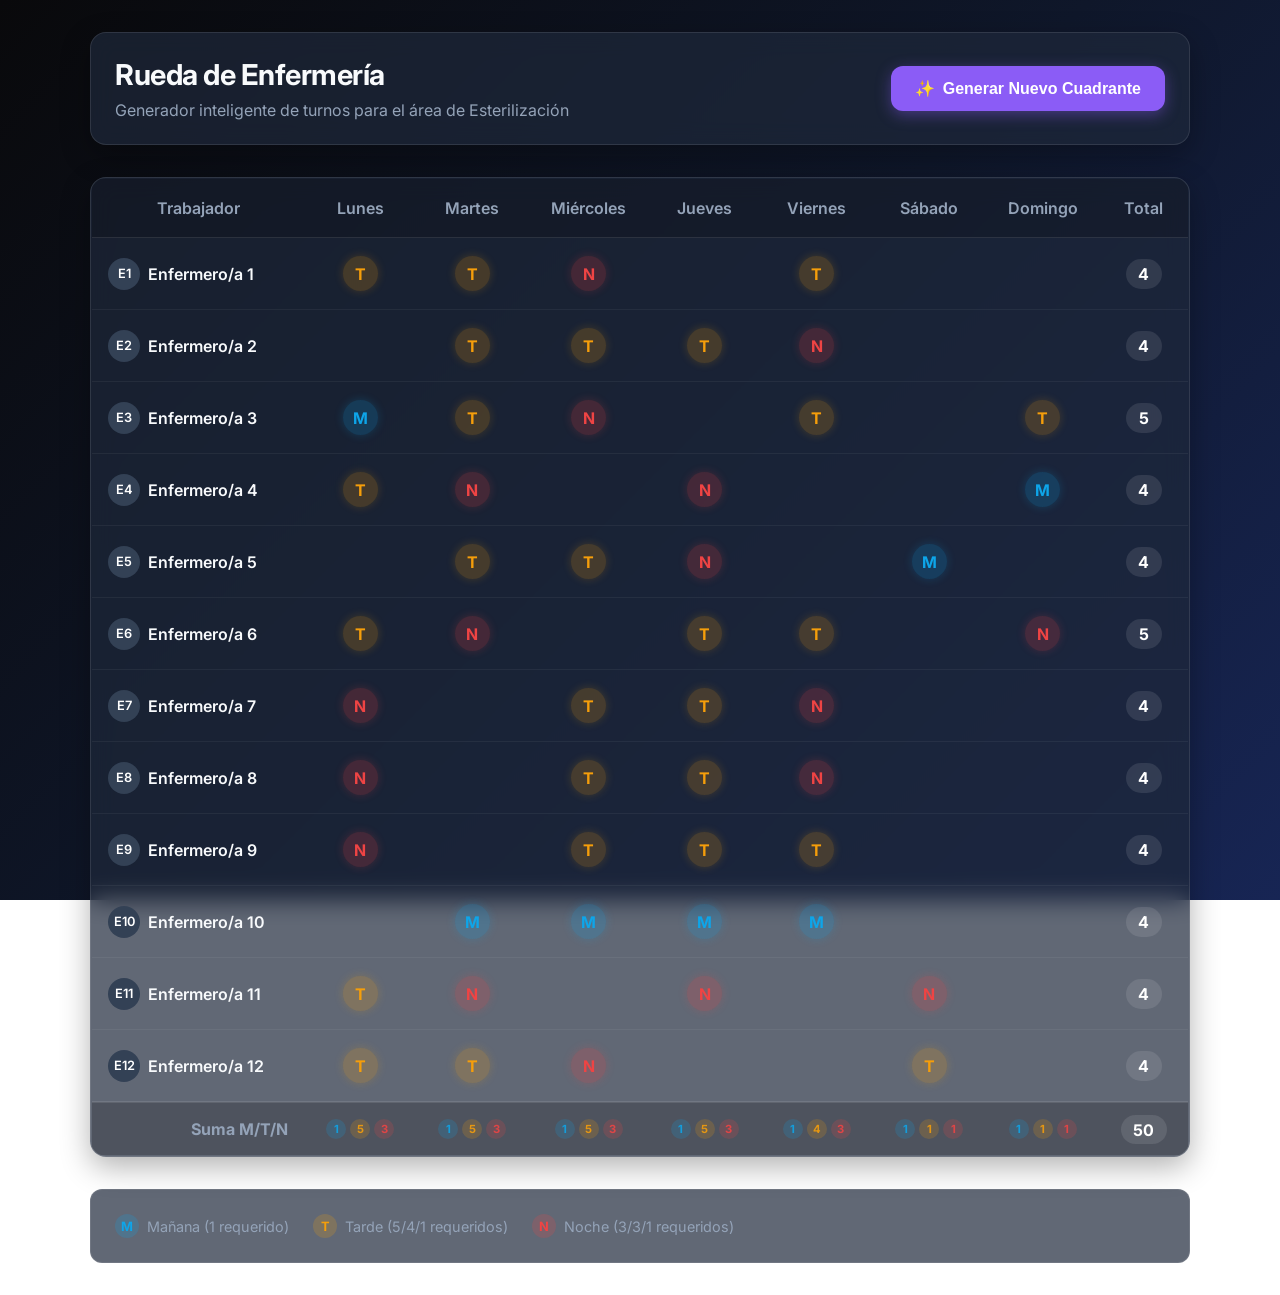
==== index.html @ ee985f68 "1st" ====
<!DOCTYPE html>
<html lang="es">

<head>
    <meta charset="UTF-8">
    <meta name="viewport" content="width=device-width, initial-scale=1.0">
    <title>Generador de Turnos - Esterilización</title>
    <link rel="stylesheet" href="style.css">
    <link href="https://fonts.googleapis.com/css2?family=Inter:wght@400;500;600;700&display=swap" rel="stylesheet">
</head>

<body>
    <div class="container">
        <header>
            <div class="header-content">
                <h1>Rueda de Enfermería</h1>
                <p>Generador inteligente de turnos para el área de Esterilización</p>
            </div>
            <button id="generateBtn" class="btn-primary">
                <span class="icon">✨</span> Generar Nuevo Cuadrante
            </button>
        </header>

        <main>
            <div class="stats-panel" id="statsPanel">
                <!-- Se llenará con JS -->
            </div>

            <div class="table-container">
                <table id="scheduleTable">
                    <thead>
                        <tr>
                            <th>Trabajador</th>
                            <th>Lunes</th>
                            <th>Martes</th>
                            <th>Miércoles</th>
                            <th>Jueves</th>
                            <th>Viernes</th>
                            <th>Sábado</th>
                            <th>Domingo</th>
                            <th>Total</th>
                        </tr>
                    </thead>
                    <tbody id="scheduleBody">
                        <!-- Generado dinámicamente -->
                    </tbody>
                    <tfoot id="scheduleFoot">
                        <!-- Generado dinámicamente: Totales -->
                    </tfoot>
                </table>
            </div>

            <div class="legend">
                <div class="legend-item"><span class="badge m-badge">M</span> Mañana (1 requerido)</div>
                <div class="legend-item"><span class="badge t-badge">T</span> Tarde (5/4/1 requeridos)</div>
                <div class="legend-item"><span class="badge n-badge">N</span> Noche (3/3/1 requeridos)</div>
            </div>
        </main>
    </div>

    <div id="loadingOverlay" class="overlay hidden">
        <div class="spinner"></div>
        <p>Calculando cuadrante óptimo...</p>
    </div>

    <script src="app.js"></script>
</body>

</html>
---- style.css ----
:root {
    --bg-color: #0f172a;
    --card-bg: rgba(30, 41, 59, 0.7);
    --border-color: rgba(255, 255, 255, 0.1);
    --text-primary: #f8fafc;
    --text-secondary: #94a3b8;
    
    --shift-m: #0ea5e9;
    --shift-m-bg: rgba(14, 165, 233, 0.2);
    --shift-t: #f59e0b;
    --shift-t-bg: rgba(245, 158, 11, 0.2);
    --shift-n: #ef4444;
    --shift-n-bg: rgba(239, 68, 68, 0.2);
    
    --primary-color: #8b5cf6;
    --primary-hover: #7c3aed;
}

body {
    margin: 0;
    padding: 0;
    font-family: 'Inter', sans-serif;
    background: linear-gradient(135deg, #09090b, #0f172a, #172554);
    background-attachment: fixed;
    color: var(--text-primary);
    min-height: 100vh;
}

.container {
    max-width: 1100px;
    margin: 0 auto;
    padding: 2rem;
}

header {
    display: flex;
    justify-content: space-between;
    align-items: center;
    margin-bottom: 2rem;
    padding: 1.5rem;
    background: var(--card-bg);
    border-radius: 16px;
    backdrop-filter: blur(12px);
    border: 1px solid var(--border-color);
    box-shadow: 0 10px 30px rgba(0,0,0,0.3);
}

.header-content h1 {
    margin: 0 0 0.5rem 0;
    font-weight: 700;
    font-size: 1.8rem;
    letter-spacing: -0.5px;
}

.header-content p {
    margin: 0;
    color: var(--text-secondary);
    font-size: 1rem;
}

.btn-primary {
    background: var(--primary-color);
    color: white;
    border: none;
    padding: 0.8rem 1.5rem;
    font-size: 1rem;
    font-weight: 600;
    border-radius: 12px;
    cursor: pointer;
    transition: all 0.2s;
    box-shadow: 0 4px 15px rgba(139, 92, 246, 0.4);
    display: flex;
    align-items: center;
    gap: 0.5rem;
}

.btn-primary:hover {
    background: var(--primary-hover);
    transform: translateY(-2px);
    box-shadow: 0 6px 20px rgba(139, 92, 246, 0.6);
}

.table-container {
    background: var(--card-bg);
    border-radius: 16px;
    backdrop-filter: blur(12px);
    border: 1px solid var(--border-color);
    padding: 1px;
    overflow-x: auto;
    box-shadow: 0 10px 30px rgba(0,0,0,0.3);
}

table {
    width: 100%;
    border-collapse: collapse;
    text-align: center;
}

th {
    padding: 1.2rem 1rem;
    font-weight: 600;
    color: var(--text-secondary);
    border-bottom: 1px solid var(--border-color);
    background: rgba(0,0,0,0.2);
}

td {
    padding: 1rem;
    border-bottom: 1px solid rgba(255,255,255,0.05);
}

tr:last-child td {
    border-bottom: none;
}

tr:hover td {
    background: rgba(255,255,255,0.03);
}

.worker-name {
    font-weight: 600;
    text-align: left;
    display: flex;
    align-items: center;
    gap: 0.5rem;
}

.avatar {
    width: 32px;
    height: 32px;
    border-radius: 50%;
    background: #334155;
    display: flex;
    align-items: center;
    justify-content: center;
    font-size: 0.8rem;
    color: white;
}

.shift-tag {
    display: inline-flex;
    align-items: center;
    justify-content: center;
    width: 35px;
    height: 35px;
    border-radius: 50%;
    font-weight: 700;
    animation: fadeIn 0.4s ease-out;
}

.shift-M { color: var(--shift-m); background: var(--shift-m-bg); box-shadow: 0 0 10px var(--shift-m-bg); }
.shift-T { color: var(--shift-t); background: var(--shift-t-bg); box-shadow: 0 0 10px var(--shift-t-bg); }
.shift-N { color: var(--shift-n); background: var(--shift-n-bg); box-shadow: 0 0 10px var(--shift-n-bg); }
.shift- { opacity: 0.2; } /* Off */

.total-count {
    font-weight: 700;
    color: #fff;
    background: rgba(255,255,255,0.1);
    padding: 0.3rem 0.8rem;
    border-radius: 20px;
}

.legend {
    display: flex;
    gap: 1.5rem;
    margin-top: 2rem;
    padding: 1.5rem;
    background: var(--card-bg);
    border-radius: 12px;
    border: 1px solid var(--border-color);
}

.legend-item {
    display: flex;
    align-items: center;
    gap: 0.5rem;
    font-size: 0.9rem;
    color: var(--text-secondary);
}

.badge {
    width: 24px;
    height: 24px;
    border-radius: 50%;
    display: flex;
    align-items: center;
    justify-content: center;
    font-weight: bold;
    font-size: 0.8rem;
}

.m-badge { color: var(--shift-m); background: var(--shift-m-bg); }
.t-badge { color: var(--shift-t); background: var(--shift-t-bg); }
.n-badge { color: var(--shift-n); background: var(--shift-n-bg); }

.overlay {
    position: fixed;
    top: 0; left: 0; right: 0; bottom: 0;
    background: rgba(0,0,0,0.8);
    backdrop-filter: blur(5px);
    display: flex;
    flex-direction: column;
    align-items: center;
    justify-content: center;
    z-index: 1000;
}

.hidden {
    display: none !important;
}

.spinner {
    width: 50px;
    height: 50px;
    border: 4px solid rgba(255,255,255,0.1);
    border-left-color: var(--primary-color);
    border-radius: 50%;
    animation: spin 1s linear infinite;
    margin-bottom: 1rem;
}

@keyframes spin {
    to { transform: rotate(360deg); }
}

@keyframes fadeIn {
    from { opacity: 0; transform: scale(0.8); }
    to { opacity: 1; transform: scale(1); }
}
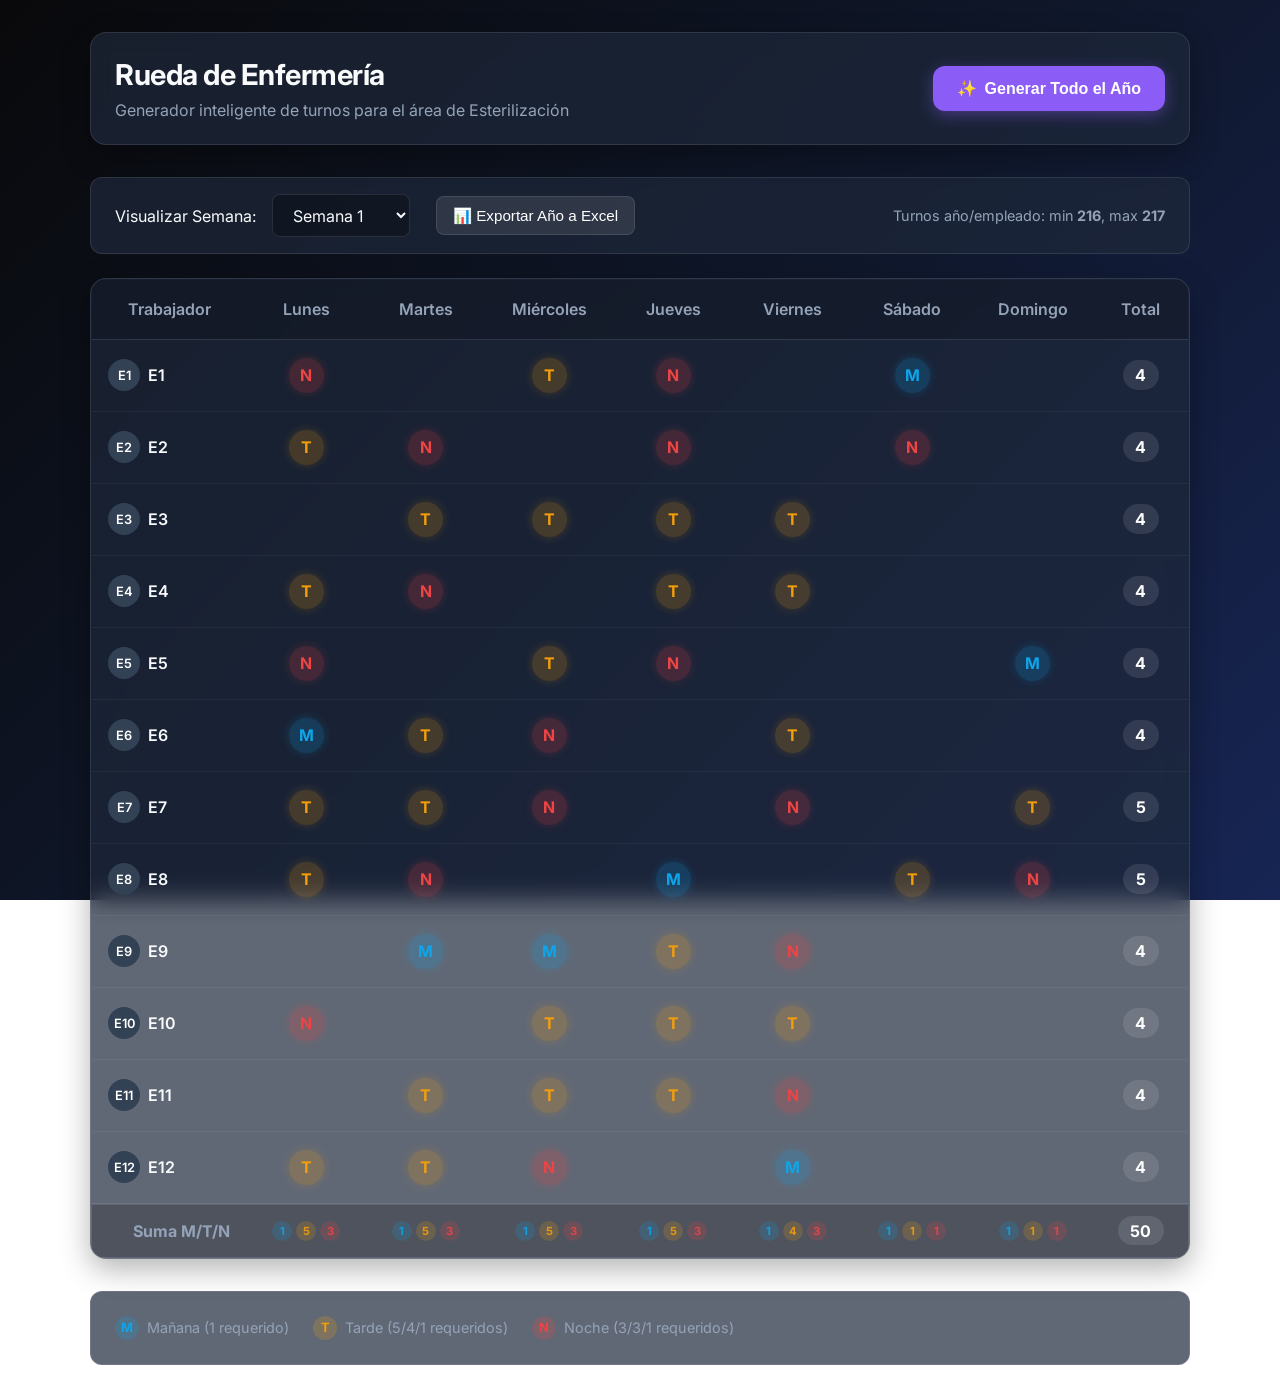
==== commit 6215e0b2: "2nd" ====
--- a/index.html
+++ b/index.html
@@ -17,13 +17,24 @@
                 <p>Generador inteligente de turnos para el área de Esterilización</p>
             </div>
             <button id="generateBtn" class="btn-primary">
-                <span class="icon">✨</span> Generar Nuevo Cuadrante
+                <span class="icon">✨</span> Generar Todo el Año
             </button>
         </header>
 
         <main>
             <div class="stats-panel" id="statsPanel">
                 <!-- Se llenará con JS -->
+            </div>
+
+            <div class="controls-bar">
+                <label for="weekSelector">Visualizar Semana:</label>
+                <select id="weekSelector" class="form-select">
+                    <!-- Options creadas en JS -->
+                </select>
+                <button id="exportBtn" class="btn-secondary" style="margin-left: 10px;">
+                    📊 Exportar Año a Excel
+                </button>
+                <span id="yearStats" class="year-stats"></span>
             </div>
 
             <div class="table-container">
--- a/style.css
+++ b/style.css
@@ -4,14 +4,14 @@
     --border-color: rgba(255, 255, 255, 0.1);
     --text-primary: #f8fafc;
     --text-secondary: #94a3b8;
-    
+
     --shift-m: #0ea5e9;
     --shift-m-bg: rgba(14, 165, 233, 0.2);
     --shift-t: #f59e0b;
     --shift-t-bg: rgba(245, 158, 11, 0.2);
     --shift-n: #ef4444;
     --shift-n-bg: rgba(239, 68, 68, 0.2);
-    
+
     --primary-color: #8b5cf6;
     --primary-hover: #7c3aed;
 }
@@ -42,7 +42,7 @@
     border-radius: 16px;
     backdrop-filter: blur(12px);
     border: 1px solid var(--border-color);
-    box-shadow: 0 10px 30px rgba(0,0,0,0.3);
+    box-shadow: 0 10px 30px rgba(0, 0, 0, 0.3);
 }
 
 .header-content h1 {
@@ -80,6 +80,25 @@
     box-shadow: 0 6px 20px rgba(139, 92, 246, 0.6);
 }
 
+.btn-secondary {
+    background: rgba(255, 255, 255, 0.1);
+    color: white;
+    border: 1px solid var(--border-color);
+    padding: 0.6rem 1rem;
+    font-size: 0.95rem;
+    font-weight: 500;
+    border-radius: 8px;
+    cursor: pointer;
+    transition: all 0.2s;
+    display: inline-flex;
+    align-items: center;
+    gap: 0.5rem;
+}
+
+.btn-secondary:hover {
+    background: rgba(255, 255, 255, 0.2);
+}
+
 .table-container {
     background: var(--card-bg);
     border-radius: 16px;
@@ -87,7 +106,41 @@
     border: 1px solid var(--border-color);
     padding: 1px;
     overflow-x: auto;
-    box-shadow: 0 10px 30px rgba(0,0,0,0.3);
+    box-shadow: 0 10px 30px rgba(0, 0, 0, 0.3);
+}
+
+.controls-bar {
+    display: flex;
+    align-items: center;
+    gap: 1rem;
+    margin-bottom: 1.5rem;
+    background: var(--card-bg);
+    padding: 1rem 1.5rem;
+    border-radius: 12px;
+    border: 1px solid var(--border-color);
+}
+
+.form-select {
+    background: rgba(0, 0, 0, 0.3);
+    color: var(--text-primary);
+    border: 1px solid var(--border-color);
+    padding: 0.6rem 1rem;
+    border-radius: 8px;
+    font-family: 'Inter', sans-serif;
+    font-size: 1rem;
+    cursor: pointer;
+    outline: none;
+}
+
+.form-select option {
+    background: #1e293b;
+    color: white;
+}
+
+.year-stats {
+    margin-left: auto;
+    font-size: 0.9rem;
+    color: var(--text-secondary);
 }
 
 table {
@@ -101,12 +154,12 @@
     font-weight: 600;
     color: var(--text-secondary);
     border-bottom: 1px solid var(--border-color);
-    background: rgba(0,0,0,0.2);
+    background: rgba(0, 0, 0, 0.2);
 }
 
 td {
     padding: 1rem;
-    border-bottom: 1px solid rgba(255,255,255,0.05);
+    border-bottom: 1px solid rgba(255, 255, 255, 0.05);
 }
 
 tr:last-child td {
@@ -114,7 +167,7 @@
 }
 
 tr:hover td {
-    background: rgba(255,255,255,0.03);
+    background: rgba(255, 255, 255, 0.03);
 }
 
 .worker-name {
@@ -148,15 +201,34 @@
     animation: fadeIn 0.4s ease-out;
 }
 
-.shift-M { color: var(--shift-m); background: var(--shift-m-bg); box-shadow: 0 0 10px var(--shift-m-bg); }
-.shift-T { color: var(--shift-t); background: var(--shift-t-bg); box-shadow: 0 0 10px var(--shift-t-bg); }
-.shift-N { color: var(--shift-n); background: var(--shift-n-bg); box-shadow: 0 0 10px var(--shift-n-bg); }
-.shift- { opacity: 0.2; } /* Off */
+.shift-M {
+    color: var(--shift-m);
+    background: var(--shift-m-bg);
+    box-shadow: 0 0 10px var(--shift-m-bg);
+}
+
+.shift-T {
+    color: var(--shift-t);
+    background: var(--shift-t-bg);
+    box-shadow: 0 0 10px var(--shift-t-bg);
+}
+
+.shift-N {
+    color: var(--shift-n);
+    background: var(--shift-n-bg);
+    box-shadow: 0 0 10px var(--shift-n-bg);
+}
+
+.shift- {
+    opacity: 0.2;
+}
+
+/* Off */
 
 .total-count {
     font-weight: 700;
     color: #fff;
-    background: rgba(255,255,255,0.1);
+    background: rgba(255, 255, 255, 0.1);
     padding: 0.3rem 0.8rem;
     border-radius: 20px;
 }
@@ -190,14 +262,28 @@
     font-size: 0.8rem;
 }
 
-.m-badge { color: var(--shift-m); background: var(--shift-m-bg); }
-.t-badge { color: var(--shift-t); background: var(--shift-t-bg); }
-.n-badge { color: var(--shift-n); background: var(--shift-n-bg); }
+.m-badge {
+    color: var(--shift-m);
+    background: var(--shift-m-bg);
+}
+
+.t-badge {
+    color: var(--shift-t);
+    background: var(--shift-t-bg);
+}
+
+.n-badge {
+    color: var(--shift-n);
+    background: var(--shift-n-bg);
+}
 
 .overlay {
     position: fixed;
-    top: 0; left: 0; right: 0; bottom: 0;
-    background: rgba(0,0,0,0.8);
+    top: 0;
+    left: 0;
+    right: 0;
+    bottom: 0;
+    background: rgba(0, 0, 0, 0.8);
     backdrop-filter: blur(5px);
     display: flex;
     flex-direction: column;
@@ -213,7 +299,7 @@
 .spinner {
     width: 50px;
     height: 50px;
-    border: 4px solid rgba(255,255,255,0.1);
+    border: 4px solid rgba(255, 255, 255, 0.1);
     border-left-color: var(--primary-color);
     border-radius: 50%;
     animation: spin 1s linear infinite;
@@ -221,10 +307,19 @@
 }
 
 @keyframes spin {
-    to { transform: rotate(360deg); }
+    to {
+        transform: rotate(360deg);
+    }
 }
 
 @keyframes fadeIn {
-    from { opacity: 0; transform: scale(0.8); }
-    to { opacity: 1; transform: scale(1); }
-}
+    from {
+        opacity: 0;
+        transform: scale(0.8);
+    }
+
+    to {
+        opacity: 1;
+        transform: scale(1);
+    }
+}
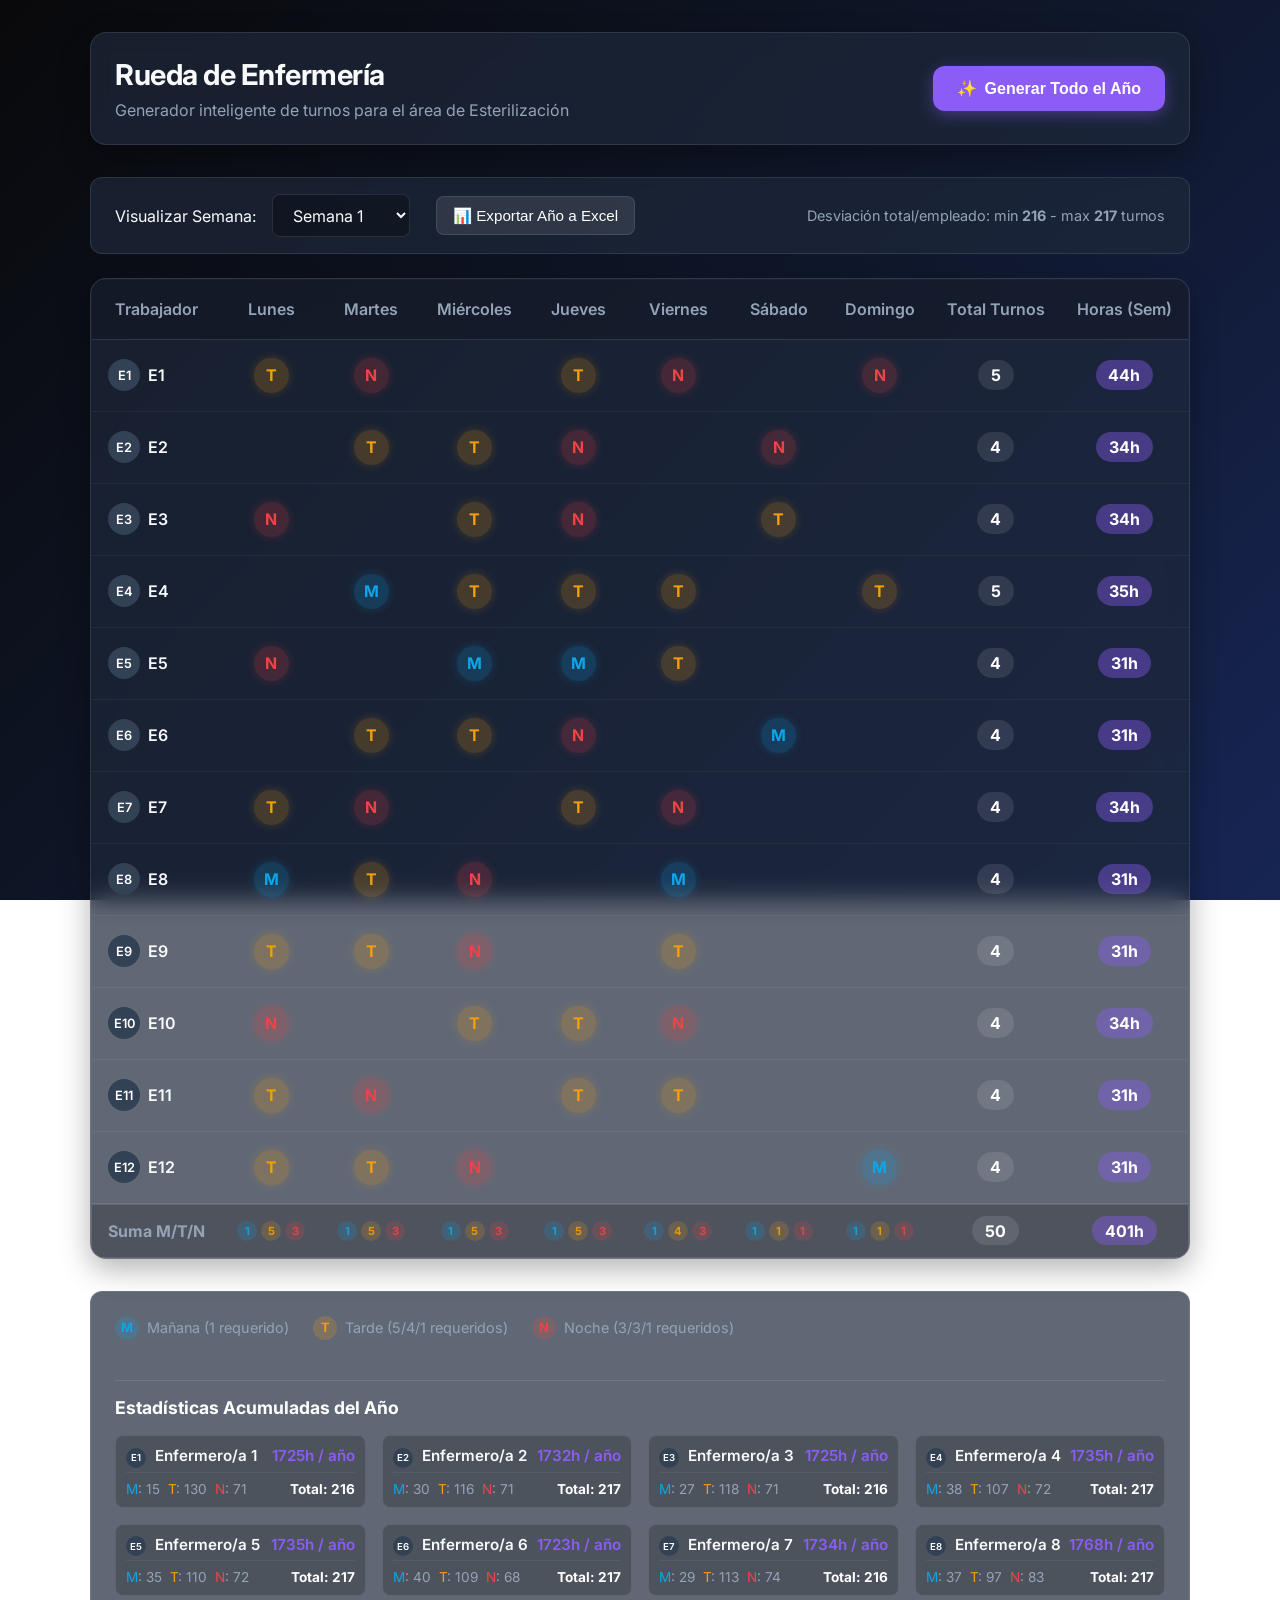
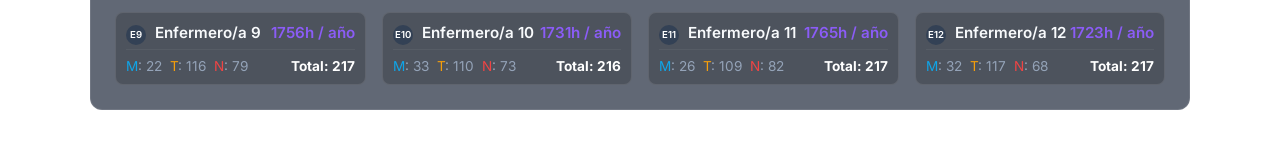
==== commit 2414e611: "3rd" ====
--- a/index.html
+++ b/index.html
@@ -49,7 +49,8 @@
                             <th>Viernes</th>
                             <th>Sábado</th>
                             <th>Domingo</th>
-                            <th>Total</th>
+                            <th>Total Turnos</th>
+                            <th>Horas (Sem)</th>
                         </tr>
                     </thead>
                     <tbody id="scheduleBody">
@@ -61,10 +62,18 @@
                 </table>
             </div>
 
-            <div class="legend">
+            <div class="legend" style="flex-wrap: wrap;">
                 <div class="legend-item"><span class="badge m-badge">M</span> Mañana (1 requerido)</div>
                 <div class="legend-item"><span class="badge t-badge">T</span> Tarde (5/4/1 requeridos)</div>
                 <div class="legend-item"><span class="badge n-badge">N</span> Noche (3/3/1 requeridos)</div>
+                <div
+                    style="flex-basis: 100%; border-top: 1px solid var(--border-color); margin-top: 1rem; padding-top: 1rem;">
+                    <h3 style="margin-top: 0; font-size: 1.1rem; color: white;">Estadísticas Acumuladas del Año</h3>
+                    <div id="detailedYearStats"
+                        style="display: grid; grid-template-columns: repeat(auto-fill, minmax(200px, 1fr)); gap: 1rem;">
+                        <!-- JS generará aquí las cards de cada empleado -->
+                    </div>
+                </div>
             </div>
         </main>
     </div>
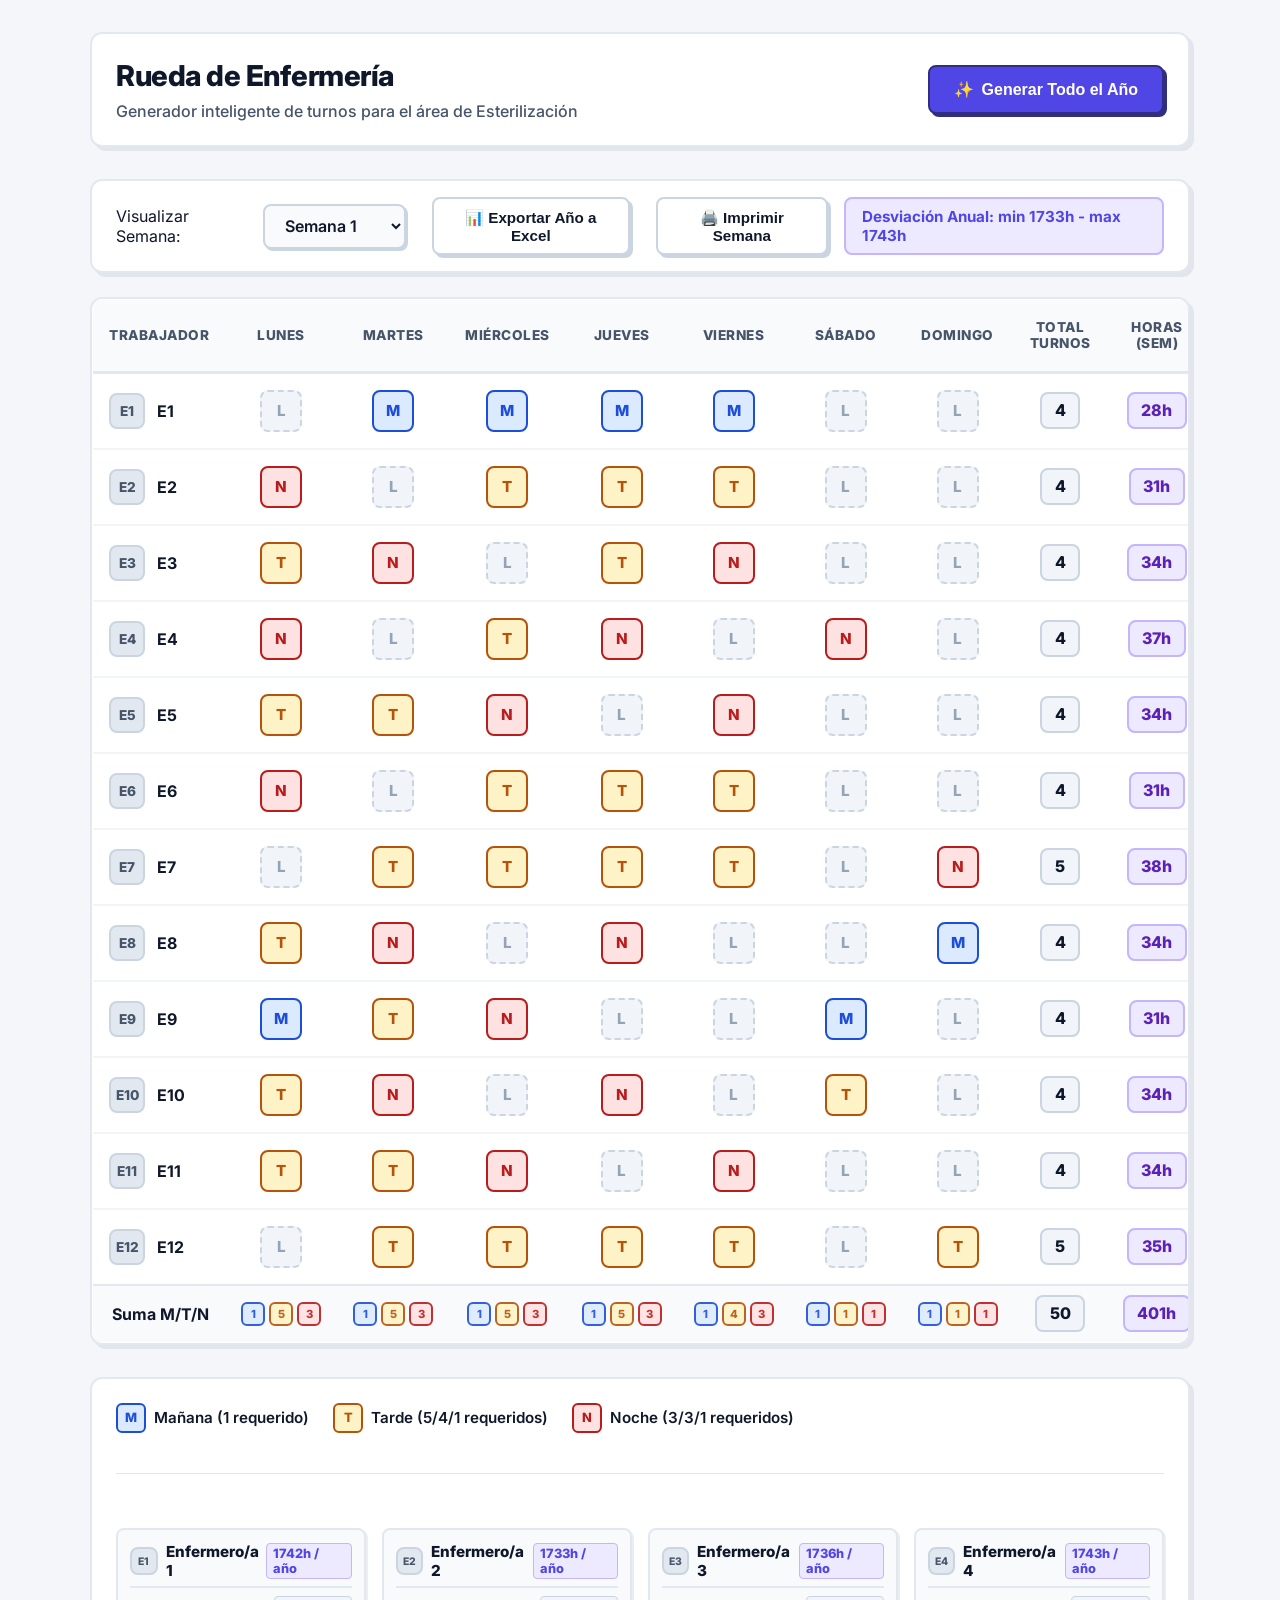
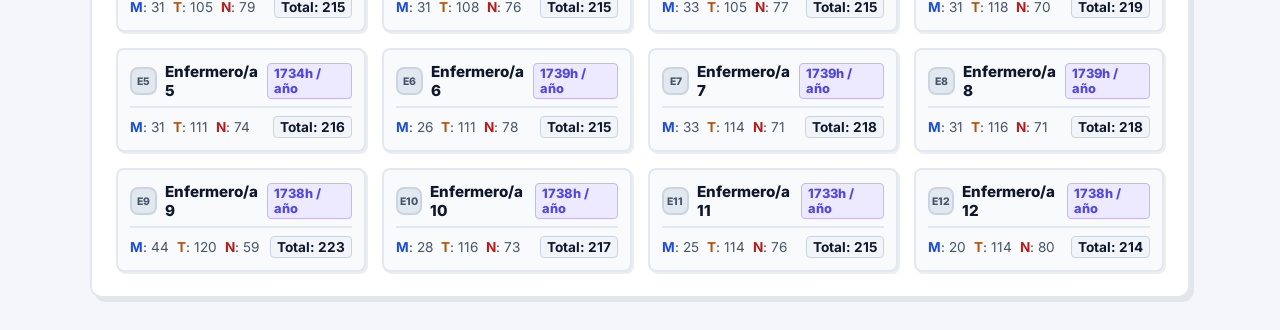
==== commit e56f331d: "week print" ====
--- a/index.html
+++ b/index.html
@@ -33,6 +33,9 @@
                 </select>
                 <button id="exportBtn" class="btn-secondary" style="margin-left: 10px;">
                     📊 Exportar Año a Excel
+                </button>
+                <button id="printBtn" class="btn-secondary" style="margin-left: 10px;">
+                    🖨️ Imprimir Semana
                 </button>
                 <span id="yearStats" class="year-stats"></span>
             </div>
--- a/style.css
+++ b/style.css
@@ -1,27 +1,27 @@
 :root {
-    --bg-color: #0f172a;
-    --card-bg: rgba(30, 41, 59, 0.7);
-    --border-color: rgba(255, 255, 255, 0.1);
-    --text-primary: #f8fafc;
-    --text-secondary: #94a3b8;
-
-    --shift-m: #0ea5e9;
-    --shift-m-bg: rgba(14, 165, 233, 0.2);
-    --shift-t: #f59e0b;
-    --shift-t-bg: rgba(245, 158, 11, 0.2);
-    --shift-n: #ef4444;
-    --shift-n-bg: rgba(239, 68, 68, 0.2);
-
-    --primary-color: #8b5cf6;
-    --primary-hover: #7c3aed;
+    --bg-color: #f4f6f9;
+    --card-bg: #ffffff;
+    --border-color: #e2e8f0;
+    --border-dark: #cbd5e1;
+    --text-primary: #0f172a;
+    --text-secondary: #475569;
+
+    --shift-m: #1d4ed8;
+    --shift-m-bg: #dbeafe;
+    --shift-t: #b45309;
+    --shift-t-bg: #fef3c7;
+    --shift-n: #b91c1c;
+    --shift-n-bg: #fee2e2;
+
+    --primary-color: #4f46e5;
+    --primary-hover: #4338ca;
 }
 
 body {
     margin: 0;
     padding: 0;
     font-family: 'Inter', sans-serif;
-    background: linear-gradient(135deg, #09090b, #0f172a, #172554);
-    background-attachment: fixed;
+    background: var(--bg-color);
     color: var(--text-primary);
     min-height: 100vh;
 }
@@ -39,74 +39,86 @@
     margin-bottom: 2rem;
     padding: 1.5rem;
     background: var(--card-bg);
-    border-radius: 16px;
-    backdrop-filter: blur(12px);
-    border: 1px solid var(--border-color);
-    box-shadow: 0 10px 30px rgba(0, 0, 0, 0.3);
+    border-radius: 12px;
+    border: 2px solid var(--border-color);
+    box-shadow: 4px 4px 0px rgba(71, 85, 105, 0.1);
 }
 
 .header-content h1 {
     margin: 0 0 0.5rem 0;
-    font-weight: 700;
+    font-weight: 800;
     font-size: 1.8rem;
     letter-spacing: -0.5px;
+    color: var(--text-primary);
 }
 
 .header-content p {
     margin: 0;
     color: var(--text-secondary);
     font-size: 1rem;
+    font-weight: 500;
 }
 
 .btn-primary {
     background: var(--primary-color);
     color: white;
-    border: none;
+    border: 2px solid #312e81;
     padding: 0.8rem 1.5rem;
     font-size: 1rem;
-    font-weight: 600;
-    border-radius: 12px;
+    font-weight: 700;
+    border-radius: 8px;
     cursor: pointer;
     transition: all 0.2s;
-    box-shadow: 0 4px 15px rgba(139, 92, 246, 0.4);
+    box-shadow: 3px 3px 0px #312e81;
     display: flex;
     align-items: center;
     gap: 0.5rem;
 }
 
 .btn-primary:hover {
-    background: var(--primary-hover);
-    transform: translateY(-2px);
-    box-shadow: 0 6px 20px rgba(139, 92, 246, 0.6);
+    transform: translate(-2px, -2px);
+    box-shadow: 5px 5px 0px #312e81;
+}
+
+.btn-primary:active {
+    transform: translate(2px, 2px);
+    box-shadow: 1px 1px 0px #312e81;
 }
 
 .btn-secondary {
-    background: rgba(255, 255, 255, 0.1);
-    color: white;
-    border: 1px solid var(--border-color);
+    background: white;
+    color: var(--text-primary);
+    border: 2px solid var(--border-dark);
     padding: 0.6rem 1rem;
     font-size: 0.95rem;
-    font-weight: 500;
+    font-weight: 700;
     border-radius: 8px;
     cursor: pointer;
     transition: all 0.2s;
     display: inline-flex;
     align-items: center;
     gap: 0.5rem;
+    box-shadow: 3px 3px 0px var(--border-dark);
 }
 
 .btn-secondary:hover {
-    background: rgba(255, 255, 255, 0.2);
+    background: #f8fafc;
+    transform: translate(-1px, -1px);
+    box-shadow: 4px 4px 0px var(--border-dark);
+}
+
+.btn-secondary:active {
+    transform: translate(2px, 2px);
+    box-shadow: 1px 1px 0px var(--border-dark);
 }
 
 .table-container {
     background: var(--card-bg);
-    border-radius: 16px;
-    backdrop-filter: blur(12px);
-    border: 1px solid var(--border-color);
+    border-radius: 12px;
+    border: 2px solid var(--border-color);
     padding: 1px;
     overflow-x: auto;
-    box-shadow: 0 10px 30px rgba(0, 0, 0, 0.3);
+    box-shadow: 4px 4px 0px rgba(71, 85, 105, 0.1);
 }
 
 .controls-bar {
@@ -117,30 +129,38 @@
     background: var(--card-bg);
     padding: 1rem 1.5rem;
     border-radius: 12px;
-    border: 1px solid var(--border-color);
+    border: 2px solid var(--border-color);
+    box-shadow: 4px 4px 0px rgba(71, 85, 105, 0.1);
 }
 
 .form-select {
-    background: rgba(0, 0, 0, 0.3);
-    color: var(--text-primary);
-    border: 1px solid var(--border-color);
+    background: #f8fafc;
+    color: var(--text-primary);
+    border: 2px solid var(--border-dark);
     padding: 0.6rem 1rem;
     border-radius: 8px;
     font-family: 'Inter', sans-serif;
     font-size: 1rem;
+    font-weight: 600;
     cursor: pointer;
     outline: none;
+    box-shadow: 2px 2px 0px var(--border-dark);
 }
 
 .form-select option {
-    background: #1e293b;
-    color: white;
+    background: white;
+    color: var(--text-primary);
 }
 
 .year-stats {
     margin-left: auto;
-    font-size: 0.9rem;
-    color: var(--text-secondary);
+    font-size: 0.95rem;
+    font-weight: 700;
+    color: var(--primary-color);
+    background: #ede9fe;
+    padding: 0.5rem 1rem;
+    border-radius: 8px;
+    border: 2px solid #c4b5fd;
 }
 
 table {
@@ -151,15 +171,18 @@
 
 th {
     padding: 1.2rem 1rem;
-    font-weight: 600;
+    font-weight: 800;
     color: var(--text-secondary);
-    border-bottom: 1px solid var(--border-color);
-    background: rgba(0, 0, 0, 0.2);
+    border-bottom: 3px solid var(--border-color);
+    background: #f8fafc;
+    font-size: 0.85rem;
+    text-transform: uppercase;
+    letter-spacing: 0.5px;
 }
 
 td {
     padding: 1rem;
-    border-bottom: 1px solid rgba(255, 255, 255, 0.05);
+    border-bottom: 2px solid #f1f5f9;
 }
 
 tr:last-child td {
@@ -167,70 +190,80 @@
 }
 
 tr:hover td {
-    background: rgba(255, 255, 255, 0.03);
+    background: #f8fafc;
 }
 
 .worker-name {
-    font-weight: 600;
+    font-weight: 700;
     text-align: left;
     display: flex;
     align-items: center;
-    gap: 0.5rem;
+    gap: 0.75rem;
+    color: var(--text-primary);
 }
 
 .avatar {
     width: 32px;
     height: 32px;
-    border-radius: 50%;
-    background: #334155;
+    border-radius: 8px;
+    background: var(--border-color);
     display: flex;
     align-items: center;
     justify-content: center;
-    font-size: 0.8rem;
-    color: white;
+    font-size: 0.85rem;
+    font-weight: 800;
+    color: #475569;
+    border: 2px solid var(--border-dark);
 }
 
 .shift-tag {
     display: inline-flex;
     align-items: center;
     justify-content: center;
-    width: 35px;
-    height: 35px;
-    border-radius: 50%;
-    font-weight: 700;
-    animation: fadeIn 0.4s ease-out;
+    width: 38px;
+    height: 38px;
+    border-radius: 8px;
+    font-weight: 800;
+    font-size: 0.95rem;
 }
 
 .shift-M {
     color: var(--shift-m);
     background: var(--shift-m-bg);
-    box-shadow: 0 0 10px var(--shift-m-bg);
+    border: 2px solid var(--shift-m);
 }
 
 .shift-T {
     color: var(--shift-t);
     background: var(--shift-t-bg);
-    box-shadow: 0 0 10px var(--shift-t-bg);
+    border: 2px solid var(--shift-t);
 }
 
 .shift-N {
     color: var(--shift-n);
     background: var(--shift-n-bg);
-    box-shadow: 0 0 10px var(--shift-n-bg);
+    border: 2px solid var(--shift-n);
+}
+
+.shift-l {
+    color: #94a3b8 !important;
+    background: #f1f5f9 !important;
+    border: 2px dashed #cbd5e1 !important;
 }
 
 .shift- {
-    opacity: 0.2;
+    opacity: 0;
 }
 
 /* Off */
 
 .total-count {
-    font-weight: 700;
-    color: #fff;
-    background: rgba(255, 255, 255, 0.1);
-    padding: 0.3rem 0.8rem;
-    border-radius: 20px;
+    font-weight: 800;
+    color: var(--text-primary);
+    background: #f1f5f9;
+    padding: 0.4rem 0.8rem;
+    border-radius: 8px;
+    border: 2px solid var(--border-dark);
 }
 
 .legend {
@@ -240,41 +273,48 @@
     padding: 1.5rem;
     background: var(--card-bg);
     border-radius: 12px;
-    border: 1px solid var(--border-color);
+    border: 2px solid var(--border-color);
+    box-shadow: 4px 4px 0px rgba(71, 85, 105, 0.1);
 }
 
 .legend-item {
     display: flex;
     align-items: center;
     gap: 0.5rem;
-    font-size: 0.9rem;
-    color: var(--text-secondary);
+    font-size: 0.95rem;
+    font-weight: 600;
+    color: var(--text-primary);
 }
 
 .badge {
-    width: 24px;
-    height: 24px;
-    border-radius: 50%;
+    width: 26px;
+    height: 26px;
+    border-radius: 6px;
     display: flex;
     align-items: center;
     justify-content: center;
-    font-weight: bold;
+    font-weight: 800;
     font-size: 0.8rem;
+    border-style: solid;
+    border-width: 2px;
 }
 
 .m-badge {
     color: var(--shift-m);
     background: var(--shift-m-bg);
+    border-color: var(--shift-m);
 }
 
 .t-badge {
     color: var(--shift-t);
     background: var(--shift-t-bg);
+    border-color: var(--shift-t);
 }
 
 .n-badge {
     color: var(--shift-n);
     background: var(--shift-n-bg);
+    border-color: var(--shift-n);
 }
 
 .overlay {
@@ -283,8 +323,7 @@
     left: 0;
     right: 0;
     bottom: 0;
-    background: rgba(0, 0, 0, 0.8);
-    backdrop-filter: blur(5px);
+    background: rgba(255, 255, 255, 0.9);
     display: flex;
     flex-direction: column;
     align-items: center;
@@ -299,27 +338,135 @@
 .spinner {
     width: 50px;
     height: 50px;
-    border: 4px solid rgba(255, 255, 255, 0.1);
+    border: 5px solid #e2e8f0;
     border-left-color: var(--primary-color);
     border-radius: 50%;
     animation: spin 1s linear infinite;
     margin-bottom: 1rem;
 }
 
+.overlay p {
+    color: var(--text-primary);
+    font-weight: 700;
+    font-size: 1.1rem;
+}
+
 @keyframes spin {
     to {
         transform: rotate(360deg);
     }
 }
 
-@keyframes fadeIn {
-    from {
-        opacity: 0;
-        transform: scale(0.8);
-    }
-
-    to {
-        opacity: 1;
-        transform: scale(1);
+/* Print Styles */
+@media print {
+    @page {
+        size: landscape;
+        margin: 10mm;
+    }
+
+    body {
+        background: transparent;
+        color: black;
+    }
+
+    header,
+    .controls-bar,
+    .legend,
+    #yearStats {
+        display: none !important;
+    }
+
+    .container {
+        padding: 0;
+        max-width: 100%;
+        width: 100%;
+    }
+
+    .table-container {
+        box-shadow: none;
+        border: none;
+        background: transparent;
+        overflow: visible !important;
+    }
+
+    table {
+        border-collapse: collapse;
+        width: 100%;
+        font-size: 0.85rem;
+        table-layout: fixed;
+        /* Ensures no column expands too much */
+    }
+
+    th,
+    td {
+        border: 1px solid #000;
+        padding: 4px;
+        word-wrap: break-word;
+    }
+
+    th {
+        font-size: 0.75rem;
+    }
+
+    .shift-tag {
+        border: 1px solid #000;
+        box-shadow: none;
+        width: 28px;
+        height: 28px;
+        font-size: 0.8rem;
+    }
+
+    .worker-name {
+        gap: 0.25rem;
+        font-size: 0.8rem;
+    }
+
+    .avatar {
+        width: 20px;
+        height: 20px;
+        font-size: 0.6rem;
+    }
+
+    .total-count {
+        border: 1px solid #000;
+        padding: 2px 4px;
+        font-size: 0.8rem;
+    }
+
+    .badge {
+        width: 18px;
+        height: 18px;
+        font-size: 0.65rem;
+        border-width: 1px;
+    }
+
+    .shift-M {
+        background: #dbeafe !important;
+        color: #1e3a8a !important;
+        -webkit-print-color-adjust: exact;
+        print-color-adjust: exact;
+    }
+
+    .shift-T {
+        background: #fce7f3 !important;
+        color: #9d174d !important;
+        -webkit-print-color-adjust: exact;
+        print-color-adjust: exact;
+    }
+
+    .shift-N {
+        background: #fef3c7 !important;
+        color: #b45309 !important;
+        -webkit-print-color-adjust: exact;
+        print-color-adjust: exact;
+    }
+
+    .shift-l {
+        background: #f1f5f9 !important;
+        color: #94a3b8 !important;
+        border-style: dashed !important;
+        border-color: #cbd5e1 !important;
+        -webkit-print-color-adjust: exact;
+        print-color-adjust: exact;
     }
 }
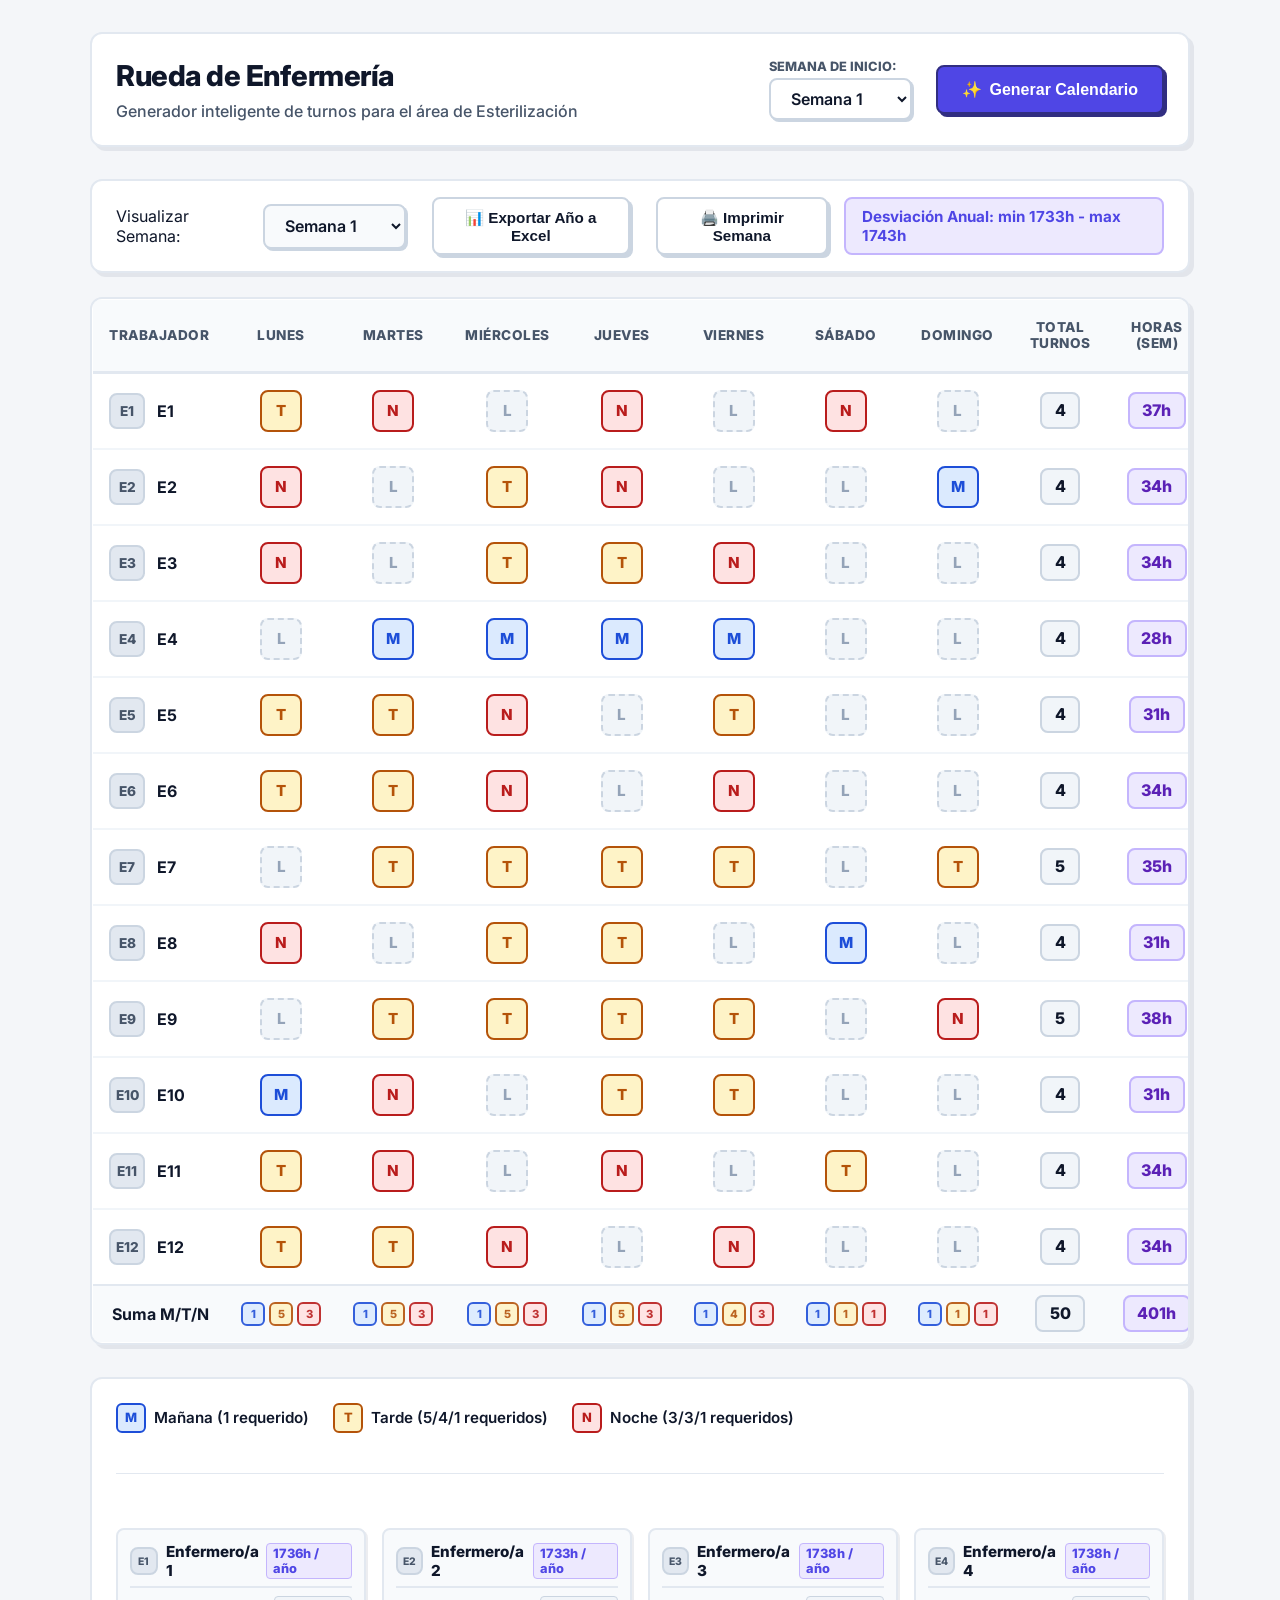
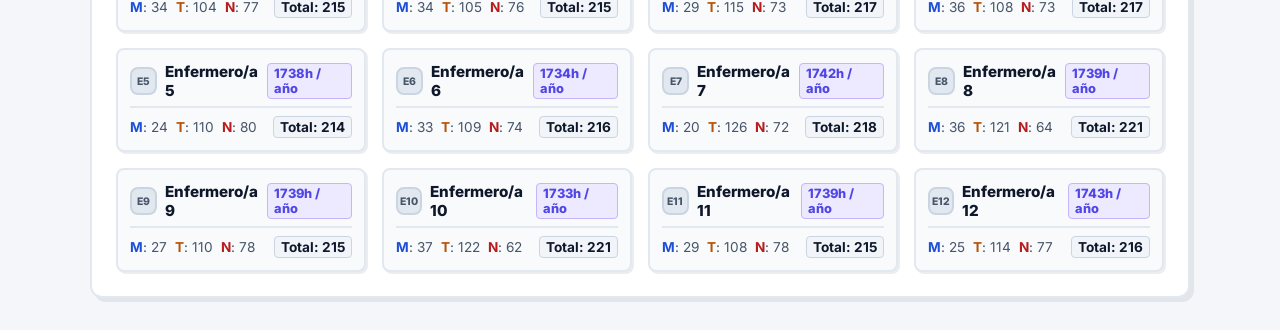
==== commit 7ff1085b: "modify start of schedule" ====
--- a/index.html
+++ b/index.html
@@ -16,9 +16,20 @@
                 <h1>Rueda de Enfermería</h1>
                 <p>Generador inteligente de turnos para el área de Esterilización</p>
             </div>
-            <button id="generateBtn" class="btn-primary">
-                <span class="icon">✨</span> Generar Todo el Año
-            </button>
+            <div style="display: flex; gap: 1.5rem; align-items: center;">
+                <div style="display: flex; flex-direction: column; align-items: flex-start; gap: 0.25rem;">
+                    <label for="startWeekSetting"
+                        style="font-size: 0.8rem; font-weight: 800; color: var(--text-secondary); text-transform: uppercase;">Semana
+                        de Inicio:</label>
+                    <select id="startWeekSetting" class="form-select"
+                        style="background: white; padding: 0.5rem 1rem; border-color: var(--border-dark);">
+                        <!-- JS -->
+                    </select>
+                </div>
+                <button id="generateBtn" class="btn-primary">
+                    <span class="icon">✨</span> Generar Calendario
+                </button>
+            </div>
         </header>
 
         <main>
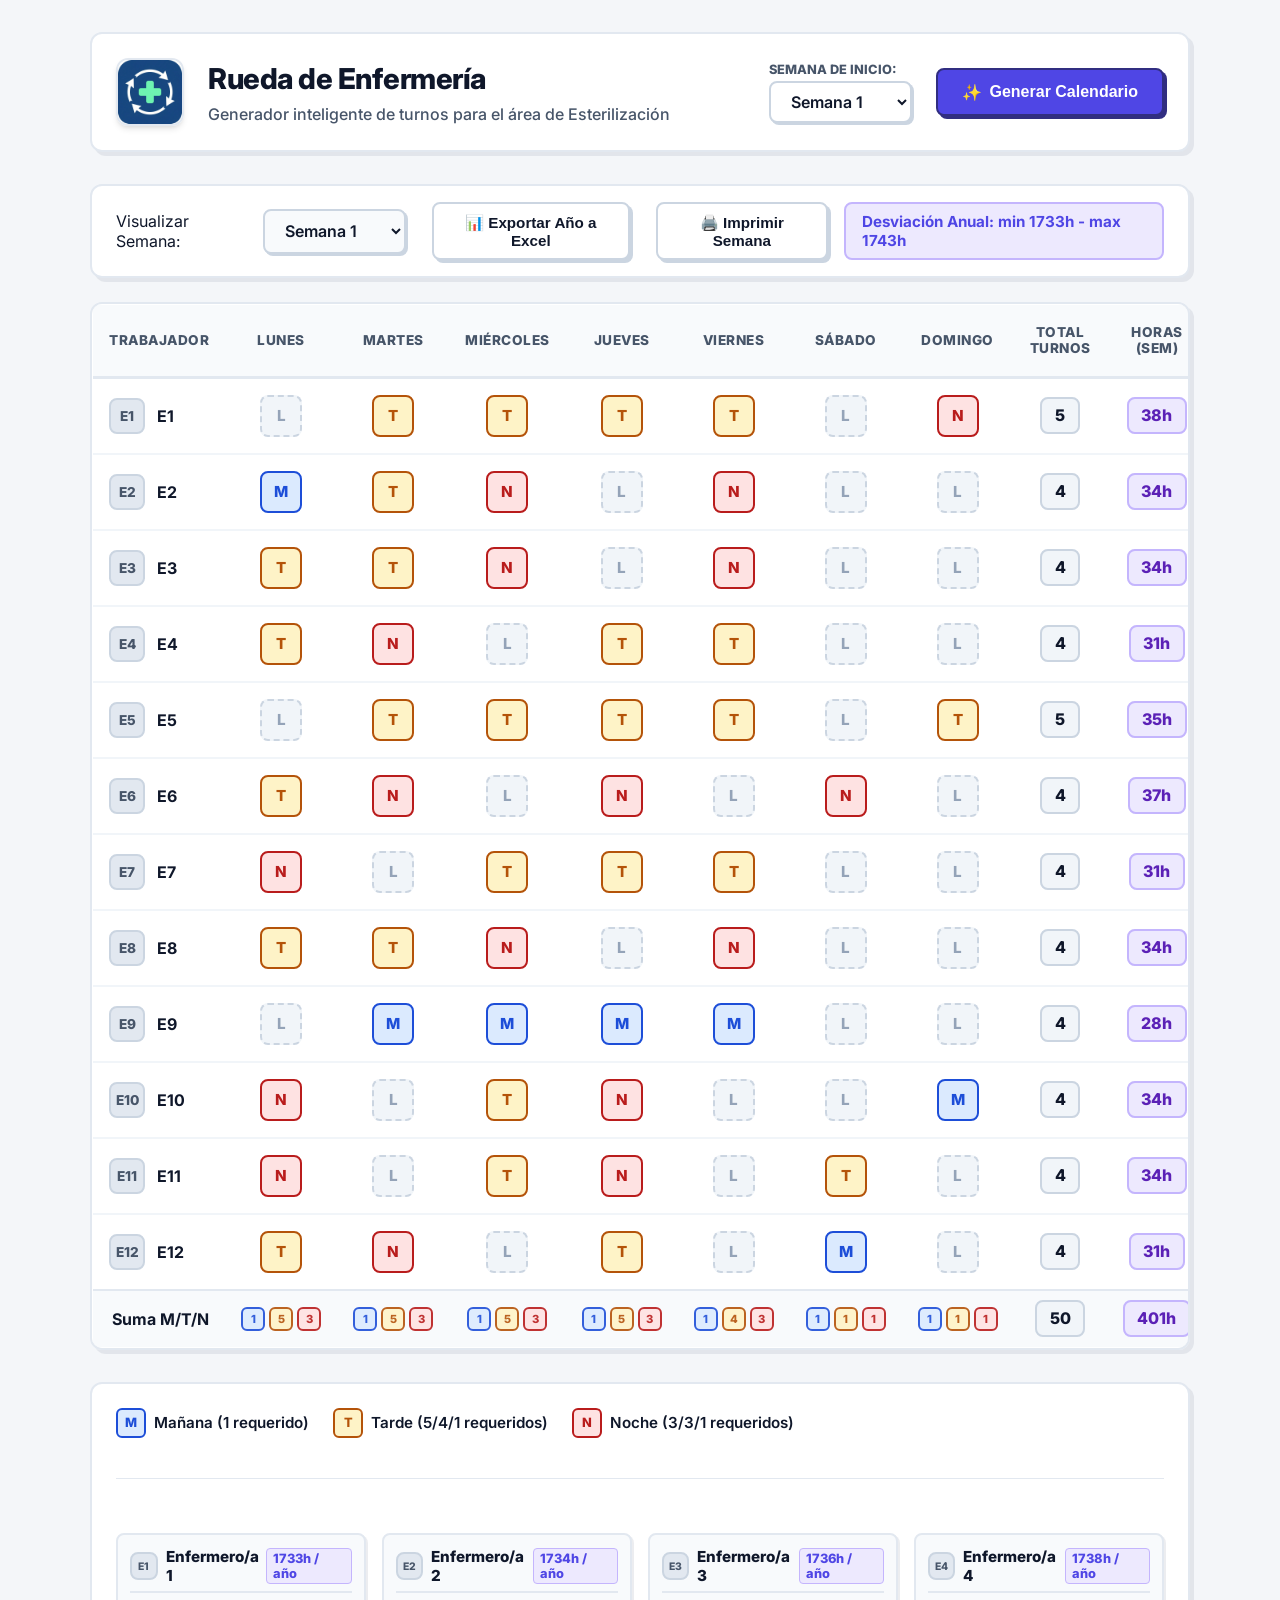
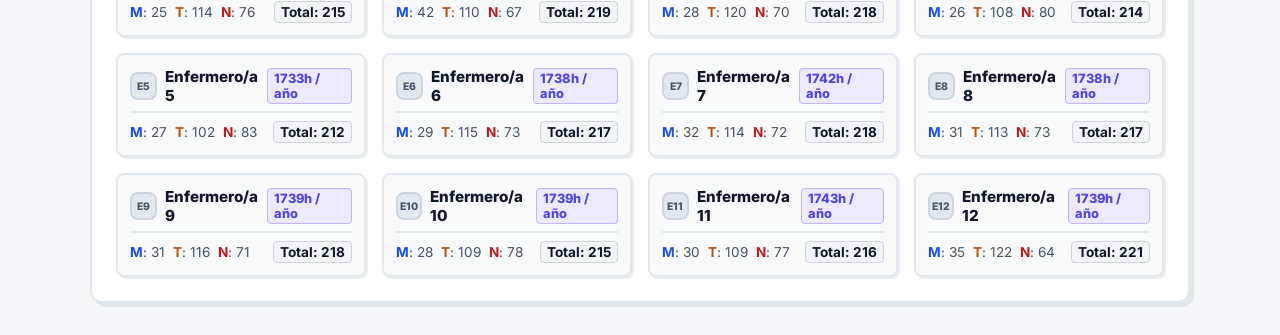
==== commit 6820496b: "icon" ====
--- a/index.html
+++ b/index.html
@@ -5,6 +5,8 @@
     <meta charset="UTF-8">
     <meta name="viewport" content="width=device-width, initial-scale=1.0">
     <title>Generador de Turnos - Esterilización</title>
+    <link rel="icon" type="image/png" href="app-icon.png">
+    <link rel="apple-touch-icon" href="app-icon.png">
     <link rel="stylesheet" href="style.css">
     <link href="https://fonts.googleapis.com/css2?family=Inter:wght@400;500;600;700&display=swap" rel="stylesheet">
 </head>
@@ -12,9 +14,12 @@
 <body>
     <div class="container">
         <header>
-            <div class="header-content">
-                <h1>Rueda de Enfermería</h1>
-                <p>Generador inteligente de turnos para el área de Esterilización</p>
+            <div style="display: flex; gap: 1.5rem; align-items: center;">
+                <img src="app-icon.png" alt="Logo" class="header-icon">
+                <div class="header-content">
+                    <h1>Rueda de Enfermería</h1>
+                    <p>Generador inteligente de turnos para el área de Esterilización</p>
+                </div>
             </div>
             <div style="display: flex; gap: 1.5rem; align-items: center;">
                 <div style="display: flex; flex-direction: column; align-items: flex-start; gap: 0.25rem;">
--- a/style.css
+++ b/style.css
@@ -57,6 +57,14 @@
     color: var(--text-secondary);
     font-size: 1rem;
     font-weight: 500;
+}
+
+.header-icon {
+    width: 64px;
+    height: 64px;
+    border-radius: 12px;
+    box-shadow: 0 4px 6px -1px rgba(0, 0, 0, 0.1), 0 2px 4px -1px rgba(0, 0, 0, 0.06);
+    border: 2px solid var(--border-color);
 }
 
 .btn-primary {
